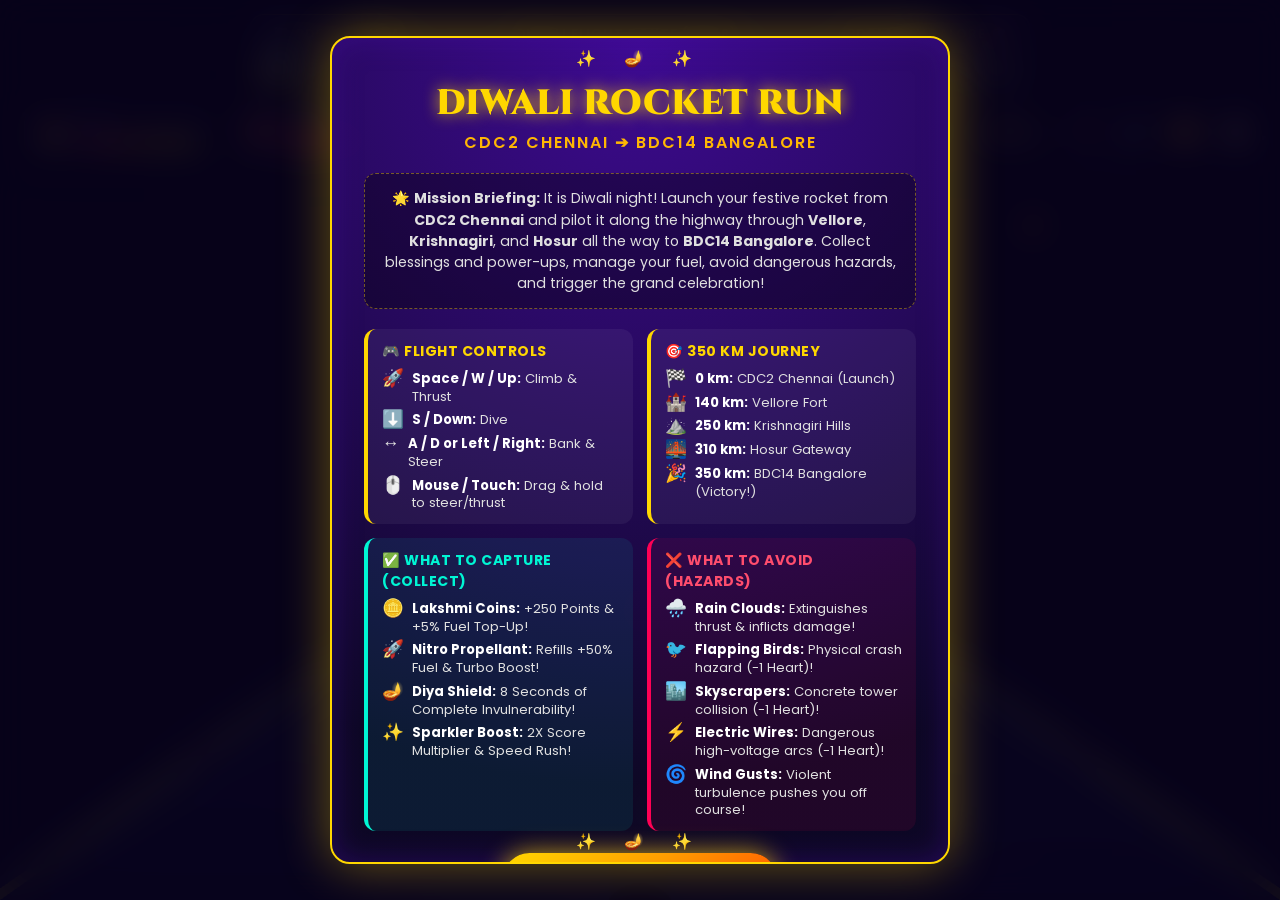
==== index.html @ 9e856035 "Initial release: Diwali Rocket Run 3D Game (CDC2 Chennai to BDC14 Bangalore)" ====
<!DOCTYPE html>
<html lang="en">
<head>
  <meta charset="UTF-8">
  <meta name="viewport" content="width=device-width, initial-scale=1.0, maximum-scale=1.0, user-scalable=no">
  <title>Diwali Rocket Run: CDC2 Chennai to BDC14 Bangalore</title>
  <link rel="stylesheet" href="css/style.css">
  <link rel="icon" href="data:image/svg+xml,<svg xmlns=%22http://www.w3.org/2000/svg%22 viewBox=%220 0 100 100%22><text y=%22.9em%22 font-size=%2290%22>🚀</text></svg>">
</head>
<body>

  <div id="game-container">
    <!-- 3D WebGL Canvas -->
    <canvas id="webgl-canvas"></canvas>

    <!-- Immersion Screen Effects -->
    <div id="screen-vignette"></div>
    <div id="damage-flash"></div>
    <div id="boost-speed-lines"></div>

    <!-- Top HUD Overlay -->
    <div id="hud-overlay">
      <!-- Route Progress Card -->
      <div class="hud-top-row">
        <div class="route-progress-card glass-panel">
          <div class="route-header">
            <span>🏁 CDC2 Chennai</span>
            <span>DIWALI FLIGHT ROUTE (NH48)</span>
            <span>BDC14 Bangalore 🎯</span>
          </div>

          <div class="route-track-container">
            <div class="route-track-bg">
              <div id="route-fill" class="route-track-fill"></div>
            </div>

            <div class="milestone-nodes">
              <div class="milestone-node current">
                <div class="milestone-dot"></div>
                <div class="milestone-name">Chennai</div>
              </div>
              <div class="milestone-node">
                <div class="milestone-dot"></div>
                <div class="milestone-name">Vellore</div>
              </div>
              <div class="milestone-node">
                <div class="milestone-dot"></div>
                <div class="milestone-name">Krishnagiri</div>
              </div>
              <div class="milestone-node">
                <div class="milestone-dot"></div>
                <div class="milestone-name">Hosur</div>
              </div>
              <div class="milestone-node">
                <div class="milestone-dot"></div>
                <div class="milestone-name">BDC14</div>
              </div>
            </div>

            <div id="rocket-marker" class="rocket-runner-marker">🚀</div>
          </div>
        </div>
      </div>

      <!-- Telemetry & Gauges Row -->
      <div class="hud-telemetry-row">
        <!-- Gauges: Fuel & Health -->
        <div class="status-gauges">
          <!-- Fuel Gauge -->
          <div class="gauge-card glass-panel">
            <div class="gauge-icon">🔥</div>
            <div class="gauge-content">
              <span class="gauge-label">Fuel</span>
              <div class="fuel-bar-outer">
                <div id="fuel-fill" class="fuel-bar-fill"></div>
              </div>
            </div>
          </div>

          <!-- Health Gauge -->
          <div class="gauge-card glass-panel">
            <div class="gauge-icon">❤️</div>
            <div class="gauge-content">
              <span class="gauge-label">Health</span>
              <div class="health-hearts">
                <span class="heart">❤️</span>
                <span class="heart">❤️</span>
                <span class="heart">❤️</span>
              </div>
            </div>
            <span id="shield-status" class="shield-badge" style="display: none;">🛡️ SHIELD</span>
          </div>
        </div>

        <!-- Stats & Controls -->
        <div class="stats-panel">
          <div class="stat-item glass-panel">
            <span>🪙</span>
            <span id="coin-val" class="stat-val">0</span>
          </div>

          <div class="stat-item glass-panel">
            <span>⚡</span>
            <span id="speed-val" class="stat-val">0</span>
            <span style="font-size: 0.65rem; color: #aaa;">km/h</span>
          </div>

          <div class="stat-item glass-panel">
            <span>📍</span>
            <span id="distance-val" class="stat-val">0 / 350</span>
            <span style="font-size: 0.65rem; color: #aaa;">km</span>
          </div>

          <div class="stat-item glass-panel">
            <span>🏆</span>
            <span id="score-val" class="stat-val">0</span>
          </div>

          <div class="hud-buttons">
            <button id="btn-help" class="btn-icon" title="How to Play / Instructions">❓</button>
            <button id="btn-audio" class="btn-icon" title="Toggle Sound">🔊</button>
            <button id="btn-pause" class="btn-icon" title="Pause Game">⏸️</button>
            <button id="btn-leaderboard" class="btn-icon" title="Leaderboard">📜</button>
          </div>
        </div>
      </div>
    </div>

    <!-- In-Flight Milestone Toast Banner -->
    <div id="milestone-toast" class="glass-panel">
      <div id="toast-city" class="toast-city">APPROACHING VELLORE</div>
      <div class="toast-sub">✨ Keep Rocket Flying to BDC14 Bangalore! ✨</div>
    </div>

    <!-- Active Power-ups Bar -->
    <div id="active-powerups-bar"></div>

    <!-- Mobile Touch Controls -->
    <div id="touch-controls">
      <div id="touch-joystick-base" class="touch-zone">
        <div id="touch-joystick-thumb"></div>
      </div>
      <div class="touch-action-buttons">
        <button id="touch-thrust-btn" class="touch-btn">
          🚀
          <span>THRUST</span>
        </button>
      </div>
    </div>

    <!-- =====================================================================
         MODALS & OVERLAYS
         ===================================================================== -->

    <!-- 1. Start Screen Modal -->
    <div id="start-modal" class="modal-backdrop">
      <div class="modal-card">
        <h1 class="modal-title">DIWALI ROCKET RUN</h1>
        <h3 class="modal-subtitle">CDC2 CHENNAI ➔ BDC14 BANGALORE</h3>

        <div class="story-box">
          🌟 <strong>Mission Briefing:</strong> It is Diwali night! Launch your festive rocket from <strong>CDC2 Chennai</strong> and pilot it along the highway through <strong>Vellore</strong>, <strong>Krishnagiri</strong>, and <strong>Hosur</strong> all the way to <strong>BDC14 Bangalore</strong>. Collect blessings and power-ups, manage your fuel, avoid dangerous hazards, and trigger the grand celebration!
        </div>

        <div class="instructions-grid">
          <!-- Card 1: Controls -->
          <div class="instruction-item">
            <h4>🎮 Flight Controls</h4>
            <div class="item-entry"><span class="entry-icon">🚀</span><div><strong>Space / W / Up:</strong> Climb & Thrust</div></div>
            <div class="item-entry"><span class="entry-icon">⬇️</span><div><strong>S / Down:</strong> Dive</div></div>
            <div class="item-entry"><span class="entry-icon">↔️</span><div><strong>A / D or Left / Right:</strong> Bank & Steer</div></div>
            <div class="item-entry"><span class="entry-icon">🖱️</span><div><strong>Mouse / Touch:</strong> Drag & hold to steer/thrust</div></div>
          </div>

          <!-- Card 2: Milestones -->
          <div class="instruction-item">
            <h4>🎯 350 KM Journey</h4>
            <div class="item-entry"><span class="entry-icon">🏁</span><div><strong>0 km:</strong> CDC2 Chennai (Launch)</div></div>
            <div class="item-entry"><span class="entry-icon">🏰</span><div><strong>140 km:</strong> Vellore Fort</div></div>
            <div class="item-entry"><span class="entry-icon">⛰️</span><div><strong>250 km:</strong> Krishnagiri Hills</div></div>
            <div class="item-entry"><span class="entry-icon">🌉</span><div><strong>310 km:</strong> Hosur Gateway</div></div>
            <div class="item-entry"><span class="entry-icon">🎉</span><div><strong>350 km:</strong> BDC14 Bangalore (Victory!)</div></div>
          </div>

          <!-- Card 3: What to Capture -->
          <div class="instruction-item capture-card">
            <h4>✅ WHAT TO CAPTURE (COLLECT)</h4>
            <div class="item-entry"><span class="entry-icon">🪙</span><div><strong>Lakshmi Coins:</strong> +250 Points &amp; +5% Fuel Top-Up!</div></div>
            <div class="item-entry"><span class="entry-icon">🚀</span><div><strong>Nitro Propellant:</strong> Refills +50% Fuel &amp; Turbo Boost!</div></div>
            <div class="item-entry"><span class="entry-icon">🪔</span><div><strong>Diya Shield:</strong> 8 Seconds of Complete Invulnerability!</div></div>
            <div class="item-entry"><span class="entry-icon">✨</span><div><strong>Sparkler Boost:</strong> 2X Score Multiplier &amp; Speed Rush!</div></div>
          </div>

          <!-- Card 4: What to Avoid -->
          <div class="instruction-item avoid-card">
            <h4>❌ WHAT TO AVOID (HAZARDS)</h4>
            <div class="item-entry"><span class="entry-icon">🌧️</span><div><strong>Rain Clouds:</strong> Extinguishes thrust &amp; inflicts damage!</div></div>
            <div class="item-entry"><span class="entry-icon">🐦</span><div><strong>Flapping Birds:</strong> Physical crash hazard (-1 Heart)!</div></div>
            <div class="item-entry"><span class="entry-icon">🏙️</span><div><strong>Skyscrapers:</strong> Concrete tower collision (-1 Heart)!</div></div>
            <div class="item-entry"><span class="entry-icon">⚡</span><div><strong>Electric Wires:</strong> Dangerous high-voltage arcs (-1 Heart)!</div></div>
            <div class="item-entry"><span class="entry-icon">🌀</span><div><strong>Wind Gusts:</strong> Violent turbulence pushes you off course!</div></div>
          </div>
        </div>

        <button id="btn-start" class="btn-festive">IGNITE ROCKET 🚀</button>
      </div>
    </div>

    <!-- 2. Pause Modal -->
    <div id="pause-modal" class="modal-backdrop hidden">
      <div class="modal-card" style="max-width: 480px;">
        <h2 class="modal-title">GAME PAUSED</h2>
        <p style="margin-bottom: 20px; color: #ccc;">Flight holding steady over the festive highway corridor.</p>
        <div style="display: flex; flex-direction: column; gap: 10px; align-items: center;">
          <button id="btn-resume" class="btn-festive" style="width: 240px;">RESUME FLIGHT</button>
          <button id="btn-pause-help" class="btn-festive btn-secondary" style="width: 240px; margin-left: 0;">HOW TO PLAY</button>
          <button id="btn-restart" class="btn-festive btn-secondary" style="width: 240px; margin-left: 0;">RESTART RUN</button>
        </div>
      </div>
    </div>

    <!-- 3. Game Over Modal -->
    <div id="gameover-modal" class="modal-backdrop hidden">
      <div class="modal-card">
        <h2 class="modal-title" style="color: #ff4d6d;">FLIGHT TERMINATED</h2>
        <p id="gameover-reason" style="color: #ffb703; margin-bottom: 16px; font-weight: 600;"></p>

        <div class="stats-summary-card">
          <div class="stat-row">
            <span class="stat-label">Distance Covered:</span>
            <span id="stat-go-distance" style="color: #ffd700;"></span>
          </div>
          <div class="stat-row">
            <span class="stat-label">Lakshmi Coins Collected:</span>
            <span id="stat-go-coins" style="color: #ffd700;"></span>
          </div>
          <div class="stat-row">
            <span class="stat-label">Total Flight Score:</span>
            <span id="stat-go-score"></span>
          </div>
        </div>

        <div class="player-input-row">
          <input type="text" id="player-name-go" class="player-input" placeholder="Enter Pilot Name" maxlength="15">
          <button id="btn-save-score" class="btn-festive" style="padding: 10px 22px; font-size: 0.95rem;">SAVE SCORE</button>
        </div>

        <button id="btn-retry" class="btn-festive">LAUNCH AGAIN 🚀</button>
      </div>
    </div>

    <!-- 4. Victory Celebration Modal -->
    <div id="victory-modal" class="modal-backdrop hidden">
      <div class="modal-card">
        <div class="victory-firework-badge">🎆 🪔 🎆</div>
        <h1 class="modal-title" style="color: #00f5d4;">HAPPY DIWALI!</h1>
        <h3 class="modal-subtitle">WELCOME TO BDC14 BANGALORE</h3>

        <p style="margin-bottom: 16px; font-size: 0.95rem; color: #e0e0e0;">
          Spectacular flight! You delivered the festive spirit all the way from CDC2 Chennai to BDC14 Bangalore!
        </p>

        <div class="stats-summary-card">
          <div class="stat-row">
            <span class="stat-label">Flight Time:</span>
            <span id="stat-vic-time" style="color: #00f5d4;"></span>
          </div>
          <div class="stat-row">
            <span class="stat-label">Fuel Remaining Bonus:</span>
            <span id="stat-vic-fuel" style="color: #ffd700;"></span>
          </div>
          <div class="stat-row">
            <span class="stat-label">Coins Collected:</span>
            <span id="stat-vic-coins" style="color: #ffd700;"></span>
          </div>
          <div class="stat-row">
            <span class="stat-label">Final Celebration Score:</span>
            <span id="stat-vic-score"></span>
          </div>
        </div>

        <div class="player-input-row">
          <input type="text" id="player-name-vic" class="player-input" placeholder="Enter Champion Name" maxlength="15">
          <button id="btn-save-victory" class="btn-festive" style="padding: 10px 22px; font-size: 0.95rem;">SAVE SCORE</button>
        </div>

        <button id="btn-replay" class="btn-festive">FLY AGAIN 🚀</button>
      </div>
    </div>

    <!-- 5. Leaderboard Modal -->
    <div id="leaderboard-modal" class="modal-backdrop hidden">
      <div class="modal-card" style="max-width: 500px;">
        <h2 class="modal-title">FESTIVE PILOTS</h2>
        <h4 class="modal-subtitle">TOP RUNS LEADERBOARD</h4>

        <div id="leaderboard-list" class="leaderboard-list"></div>

        <button id="btn-close-leaderboard" class="btn-festive" style="margin-top: 10px;">CLOSE</button>
      </div>
    </div>

    <!-- 6. General Instructions Modal (What to Capture vs Avoid) -->
    <div id="instructions-modal" class="modal-backdrop hidden">
      <div class="modal-card" style="max-width: 650px;">
        <h2 class="modal-title">FLIGHT MANUAL</h2>
        <h4 class="modal-subtitle">WHAT TO CAPTURE &amp; WHAT TO AVOID</h4>

        <div class="instructions-grid" style="margin-top: 14px;">
          <!-- What to Capture -->
          <div class="instruction-item capture-card">
            <h4>✅ WHAT TO CAPTURE (COLLECT)</h4>
            <div class="item-entry"><span class="entry-icon">🪙</span><div><strong>Lakshmi Coins:</strong> +250 Points &amp; +5% Fuel Top-Up!</div></div>
            <div class="item-entry"><span class="entry-icon">🚀</span><div><strong>Nitro Propellant:</strong> Refills +50% Fuel &amp; Turbo Rush!</div></div>
            <div class="item-entry"><span class="entry-icon">🪔</span><div><strong>Diya Shield:</strong> 8s Complete Invulnerability Barrier!</div></div>
            <div class="item-entry"><span class="entry-icon">✨</span><div><strong>Sparkler Boost:</strong> 2X Score Multiplier &amp; Speed Rush!</div></div>
          </div>

          <!-- What to Avoid -->
          <div class="instruction-item avoid-card">
            <h4>❌ WHAT TO AVOID (HAZARDS)</h4>
            <div class="item-entry"><span class="entry-icon">🌧️</span><div><strong>Rain Clouds:</strong> Extinguishes thrust &amp; inflicts damage!</div></div>
            <div class="item-entry"><span class="entry-icon">🐦</span><div><strong>Flapping Birds:</strong> Physical crash hazard (-1 Heart)!</div></div>
            <div class="item-entry"><span class="entry-icon">🏙️</span><div><strong>Skyscrapers:</strong> High-rise concrete crash (-1 Heart)!</div></div>
            <div class="item-entry"><span class="entry-icon">⚡</span><div><strong>Electric Wires:</strong> High-voltage spark shock (-1 Heart)!</div></div>
            <div class="item-entry"><span class="entry-icon">🌀</span><div><strong>Wind Gusts:</strong> Violent turbulence tosses rocket off-course!</div></div>
          </div>
        </div>

        <button id="btn-close-instructions" class="btn-festive">RETURN TO GAME</button>
      </div>
    </div>

  </div>

  <!-- Scripts: 3D WebGL Engine & Game Modules -->
  <script src="js/three.min.js"></script>
  <script src="js/audio.js"></script>
  <script src="js/particles3d.js"></script>
  <script src="js/models.js"></script>
  <script src="js/world.js"></script>
  <script src="js/entities3d.js"></script>
  <script src="js/game.js"></script>
</body>
</html>
---- css/style.css ----
/* ==========================================================================
   Diwali Rocket Run: CDC2 Chennai to BDC14 Bangalore
   3D Immersive Game Styling & Festive Rangoli UI
   ========================================================================== */

@import url('https://fonts.googleapis.com/css2?family=Cinzel:wght@600;700;900&family=Poppins:wght@400;500;600;700&display=swap');

:root {
  --primary-gold: #ffd700;
  --warm-gold: #ffb703;
  --festive-orange: #fb8500;
  --diwali-red: #d90429;
  --royal-purple: #480ca8;
  --deep-midnight: #08031a;
  --glow-gold: 0 0 15px rgba(255, 215, 0, 0.7), 0 0 30px rgba(251, 133, 0, 0.4);
  --glow-cyan: 0 0 15px rgba(0, 245, 212, 0.7);
  --glass-bg: rgba(14, 8, 38, 0.75);
  --glass-border: rgba(255, 215, 0, 0.35);
  --hud-radius: 14px;
}

* {
  margin: 0;
  padding: 0;
  box-sizing: border-box;
  user-select: none;
  -webkit-user-select: none;
  -webkit-touch-callout: none;
}

html, body {
  width: 100%;
  height: 100%;
  overflow: hidden;
  background-color: var(--deep-midnight);
  font-family: 'Poppins', sans-serif;
  color: #ffffff;
}

#game-container {
  position: relative;
  width: 100vw;
  height: 100vh;
  overflow: hidden;
  background: radial-gradient(circle at center, #180d38 0%, #08031a 100%);
}

#webgl-canvas {
  position: absolute;
  top: 0;
  left: 0;
  width: 100%;
  height: 100%;
  display: block;
  z-index: 1;
}

/* ==========================================================================
   Vignette & Screen FX Overlays
   ========================================================================== */

#screen-vignette {
  position: absolute;
  top: 0;
  left: 0;
  width: 100%;
  height: 100%;
  pointer-events: none;
  z-index: 2;
  box-shadow: inset 0 0 120px rgba(8, 3, 26, 0.85);
  transition: box-shadow 0.3s ease;
}

#damage-flash {
  position: absolute;
  top: 0;
  left: 0;
  width: 100%;
  height: 100%;
  pointer-events: none;
  z-index: 3;
  background: radial-gradient(circle at center, transparent 30%, rgba(217, 4, 41, 0.6) 100%);
  opacity: 0;
  transition: opacity 0.15s ease-out;
}

#boost-speed-lines {
  position: absolute;
  top: 0;
  left: 0;
  width: 100%;
  height: 100%;
  pointer-events: none;
  z-index: 3;
  opacity: 0;
  background: radial-gradient(circle at center, transparent 40%, rgba(0, 245, 212, 0.25) 100%);
  transition: opacity 0.3s ease;
}

/* ==========================================================================
   Top HUD - Route Map & Telemetry
   ========================================================================== */

#hud-overlay {
  position: absolute;
  top: 0;
  left: 0;
  width: 100%;
  padding: 14px 24px;
  display: flex;
  flex-direction: column;
  gap: 12px;
  z-index: 10;
  pointer-events: none;
}

.hud-top-row {
  display: flex;
  align-items: center;
  justify-content: space-between;
  width: 100%;
}

.glass-panel {
  background: var(--glass-bg);
  backdrop-filter: blur(12px);
  -webkit-backdrop-filter: blur(12px);
  border: 1px solid var(--glass-border);
  border-radius: var(--hud-radius);
  box-shadow: 0 8px 32px rgba(0, 0, 0, 0.45);
  pointer-events: auto;
}

/* Route Progress Bar */
.route-progress-card {
  flex: 1;
  max-width: 780px;
  margin: 0 auto;
  padding: 10px 22px;
  display: flex;
  flex-direction: column;
  gap: 6px;
  position: relative;
}

.route-header {
  display: flex;
  justify-content: space-between;
  align-items: center;
  font-size: 0.8rem;
  font-weight: 600;
  color: var(--primary-gold);
  letter-spacing: 1px;
  text-transform: uppercase;
}

.route-track-container {
  position: relative;
  width: 100%;
  height: 28px;
  display: flex;
  align-items: center;
}

.route-track-bg {
  position: absolute;
  width: 100%;
  height: 8px;
  background: rgba(255, 255, 255, 0.15);
  border-radius: 4px;
  overflow: hidden;
}

.route-track-fill {
  height: 100%;
  width: 0%;
  background: linear-gradient(90deg, #ff9e00, #ffd700, #00f5d4);
  box-shadow: 0 0 10px rgba(255, 215, 0, 0.8);
  border-radius: 4px;
  transition: width 0.2s linear;
}

.milestone-nodes {
  position: absolute;
  width: 100%;
  display: flex;
  justify-content: space-between;
  top: 50%;
  transform: translateY(-50%);
  pointer-events: none;
}

.milestone-node {
  position: relative;
  display: flex;
  flex-direction: column;
  align-items: center;
}

.milestone-dot {
  width: 14px;
  height: 14px;
  border-radius: 50%;
  background: #2a1b4e;
  border: 2px solid var(--primary-gold);
  transition: all 0.3s ease;
}

.milestone-node.completed .milestone-dot {
  background: var(--primary-gold);
  box-shadow: 0 0 10px var(--primary-gold);
  transform: scale(1.15);
}

.milestone-node.current .milestone-dot {
  background: #00f5d4;
  border-color: #ffffff;
  box-shadow: 0 0 14px #00f5d4;
  animation: pulse-dot 1.2s infinite;
}

.milestone-name {
  position: absolute;
  top: 18px;
  font-size: 0.68rem;
  font-weight: 600;
  white-space: nowrap;
  color: rgba(255, 255, 255, 0.7);
  transition: color 0.3s ease;
}

.milestone-node.completed .milestone-name,
.milestone-node.current .milestone-name {
  color: var(--primary-gold);
  text-shadow: 0 0 8px rgba(255, 215, 0, 0.6);
}

.rocket-runner-marker {
  position: absolute;
  top: 50%;
  left: 0%;
  transform: translate(-50%, -50%);
  font-size: 1.25rem;
  filter: drop-shadow(0 0 8px #ffd700);
  transition: left 0.2s linear;
  z-index: 5;
}

@keyframes pulse-dot {
  0% { transform: scale(1); box-shadow: 0 0 6px #00f5d4; }
  50% { transform: scale(1.35); box-shadow: 0 0 18px #00f5d4; }
  100% { transform: scale(1); box-shadow: 0 0 6px #00f5d4; }
}

/* Telemetry & Gauges */
.hud-telemetry-row {
  display: flex;
  justify-content: space-between;
  align-items: center;
  width: 100%;
}

.status-gauges {
  display: flex;
  gap: 16px;
  align-items: center;
}

.gauge-card {
  padding: 8px 16px;
  display: flex;
  align-items: center;
  gap: 12px;
}

.gauge-icon {
  font-size: 1.3rem;
  filter: drop-shadow(0 0 6px rgba(255, 215, 0, 0.6));
}

.gauge-content {
  display: flex;
  flex-direction: column;
  gap: 4px;
}

.gauge-label {
  font-size: 0.68rem;
  text-transform: uppercase;
  color: rgba(255, 255, 255, 0.75);
  font-weight: 600;
  letter-spacing: 0.5px;
}

/* Fuel Bar */
.fuel-bar-outer {
  width: 120px;
  height: 10px;
  background: rgba(255, 255, 255, 0.15);
  border-radius: 5px;
  overflow: hidden;
  border: 1px solid rgba(255, 215, 0, 0.3);
}

.fuel-bar-fill {
  width: 100%;
  height: 100%;
  background: linear-gradient(90deg, #ff1744, #ff9100, #ffea00);
  border-radius: 5px;
  transition: width 0.2s linear;
}

.fuel-bar-fill.warning {
  animation: fuel-pulse 0.6s infinite alternate;
}

@keyframes fuel-pulse {
  from { opacity: 1; filter: brightness(1); }
  to { opacity: 0.4; filter: brightness(1.6); }
}

/* Health Hearts */
.health-hearts {
  display: flex;
  gap: 4px;
  font-size: 1.1rem;
}

.heart {
  color: #ff0055;
  filter: drop-shadow(0 0 6px #ff0055);
  transition: transform 0.2s ease, opacity 0.2s ease;
}

.heart.lost {
  opacity: 0.25;
  filter: none;
}

.shield-badge {
  display: inline-flex;
  align-items: center;
  gap: 4px;
  font-size: 0.72rem;
  color: #00f5d4;
  font-weight: 700;
  text-transform: uppercase;
  padding: 2px 6px;
  border-radius: 6px;
  background: rgba(0, 245, 212, 0.2);
  border: 1px solid #00f5d4;
  box-shadow: 0 0 8px rgba(0, 245, 212, 0.4);
  animation: shield-glow 1s infinite alternate;
}

@keyframes shield-glow {
  from { box-shadow: 0 0 6px rgba(0, 245, 212, 0.4); }
  to { box-shadow: 0 0 16px rgba(0, 245, 212, 0.85); }
}

/* Score & Stats Panel */
.stats-panel {
  display: flex;
  gap: 16px;
  align-items: center;
}

.stat-item {
  padding: 8px 16px;
  display: flex;
  align-items: center;
  gap: 8px;
}

.stat-val {
  font-size: 1.15rem;
  font-weight: 700;
  font-family: 'Cinzel', serif;
  color: var(--primary-gold);
  text-shadow: 0 0 10px rgba(255, 215, 0, 0.5);
}

.hud-buttons {
  display: flex;
  gap: 8px;
}

.btn-icon {
  width: 42px;
  height: 42px;
  display: flex;
  align-items: center;
  justify-content: center;
  border-radius: 50%;
  cursor: pointer;
  background: var(--glass-bg);
  border: 1px solid var(--glass-border);
  color: var(--primary-gold);
  font-size: 1.1rem;
  transition: all 0.2s ease;
  pointer-events: auto;
}

.btn-icon:hover {
  background: rgba(255, 215, 0, 0.25);
  transform: scale(1.08);
  box-shadow: 0 0 12px var(--primary-gold);
}

/* ==========================================================================
   Milestone Toast Banner
   ========================================================================== */

#milestone-toast {
  position: absolute;
  top: 130px;
  left: 50%;
  transform: translateX(-50%) translateY(-30px);
  padding: 12px 34px;
  text-align: center;
  z-index: 20;
  pointer-events: none;
  opacity: 0;
  transition: all 0.4s cubic-bezier(0.175, 0.885, 0.32, 1.275);
  border: 2px solid var(--primary-gold);
  background: radial-gradient(circle, rgba(72, 12, 168, 0.9) 0%, rgba(14, 8, 38, 0.95) 100%);
  box-shadow: 0 0 35px rgba(255, 215, 0, 0.6);
}

#milestone-toast.active {
  opacity: 1;
  transform: translateX(-50%) translateY(0);
}

.toast-city {
  font-family: 'Cinzel', serif;
  font-size: 1.6rem;
  font-weight: 900;
  color: var(--primary-gold);
  text-shadow: 0 0 12px rgba(255, 215, 0, 0.9);
  letter-spacing: 2px;
}

.toast-sub {
  font-size: 0.85rem;
  color: #ffffff;
  margin-top: 2px;
  letter-spacing: 1px;
}

/* Powerup Active Indicators */
#active-powerups-bar {
  position: absolute;
  bottom: 24px;
  left: 24px;
  display: flex;
  gap: 12px;
  z-index: 10;
  pointer-events: none;
}

.powerup-pill {
  padding: 8px 14px;
  border-radius: 20px;
  display: flex;
  align-items: center;
  gap: 8px;
  font-size: 0.82rem;
  font-weight: 600;
  background: rgba(14, 8, 38, 0.85);
  border: 1px solid var(--primary-gold);
  box-shadow: 0 0 15px rgba(255, 215, 0, 0.4);
  animation: float-pill 1.5s infinite ease-in-out alternate;
}

@keyframes float-pill {
  from { transform: translateY(0); }
  to { transform: translateY(-4px); }
}

/* ==========================================================================
   Mobile On-Screen Touch Controls
   ========================================================================== */

#touch-controls {
  position: absolute;
  bottom: 20px;
  left: 0;
  width: 100%;
  padding: 0 24px;
  display: none;
  justify-content: space-between;
  align-items: flex-end;
  z-index: 15;
  pointer-events: none;
}

.touch-zone {
  pointer-events: auto;
  border-radius: 50%;
  display: flex;
  align-items: center;
  justify-content: center;
  background: rgba(255, 215, 0, 0.15);
  border: 2px solid rgba(255, 215, 0, 0.4);
  backdrop-filter: blur(8px);
  -webkit-backdrop-filter: blur(8px);
  box-shadow: 0 0 20px rgba(0, 0, 0, 0.5);
  touch-action: none;
}

#touch-joystick-base {
  width: 120px;
  height: 120px;
  position: relative;
}

#touch-joystick-thumb {
  width: 50px;
  height: 50px;
  border-radius: 50%;
  background: var(--primary-gold);
  box-shadow: 0 0 15px var(--primary-gold);
  position: absolute;
  top: 50%;
  left: 50%;
  transform: translate(-50%, -50%);
  pointer-events: none;
}

.touch-action-buttons {
  display: flex;
  flex-direction: column;
  gap: 16px;
}

.touch-btn {
  width: 80px;
  height: 80px;
  border-radius: 50%;
  font-size: 1.8rem;
  display: flex;
  flex-direction: column;
  align-items: center;
  justify-content: center;
  background: radial-gradient(circle, rgba(251, 133, 0, 0.7) 0%, rgba(217, 4, 41, 0.7) 100%);
  border: 2px solid var(--primary-gold);
  box-shadow: 0 0 20px rgba(251, 133, 0, 0.6);
  pointer-events: auto;
  touch-action: none;
}

.touch-btn span {
  font-size: 0.65rem;
  font-weight: 700;
  text-transform: uppercase;
  margin-top: -2px;
}

.touch-btn:active {
  transform: scale(0.92);
  filter: brightness(1.3);
}

/* ==========================================================================
   Modals & Menus (Start, Pause, GameOver, Victory, Leaderboard)
   ========================================================================== */

.modal-backdrop {
  position: absolute;
  top: 0;
  left: 0;
  width: 100%;
  height: 100%;
  display: flex;
  align-items: center;
  justify-content: center;
  background: rgba(8, 3, 26, 0.85);
  backdrop-filter: blur(16px);
  -webkit-backdrop-filter: blur(16px);
  z-index: 100;
  opacity: 1;
  transition: opacity 0.3s ease;
}

.modal-backdrop.hidden {
  opacity: 0;
  pointer-events: none;
}

.modal-card {
  width: 90%;
  max-width: 620px;
  padding: 36px 32px;
  background: radial-gradient(circle at top, rgba(72, 12, 168, 0.85) 0%, rgba(14, 8, 38, 0.95) 85%);
  border: 2px solid var(--primary-gold);
  border-radius: 20px;
  box-shadow: 0 0 50px rgba(255, 215, 0, 0.4), inset 0 0 30px rgba(72, 12, 168, 0.4);
  text-align: center;
  position: relative;
  overflow: hidden;
  max-height: 92vh;
  overflow-y: auto;
}

/* Rangoli Border Ornaments */
.modal-card::before, .modal-card::after {
  content: '✨ 🪔 ✨';
  position: absolute;
  font-size: 1rem;
  letter-spacing: 12px;
  color: var(--primary-gold);
}

.modal-card::before {
  top: 8px;
  left: 50%;
  transform: translateX(-50%);
}

.modal-card::after {
  bottom: 8px;
  left: 50%;
  transform: translateX(-50%);
}

.modal-title {
  font-family: 'Cinzel', serif;
  font-size: 2.2rem;
  font-weight: 900;
  color: var(--primary-gold);
  text-shadow: 0 0 15px rgba(255, 215, 0, 0.8);
  margin-top: 10px;
  margin-bottom: 6px;
  line-height: 1.15;
}

.modal-subtitle {
  font-size: 1rem;
  color: #ffb703;
  font-weight: 600;
  letter-spacing: 2px;
  text-transform: uppercase;
  margin-bottom: 18px;
}

.story-box {
  background: rgba(0, 0, 0, 0.35);
  border: 1px dashed rgba(255, 215, 0, 0.4);
  border-radius: 12px;
  padding: 14px 18px;
  margin-bottom: 20px;
  font-size: 0.88rem;
  line-height: 1.5;
  color: #e0e0e0;
}

.instructions-grid {
  display: grid;
  grid-template-columns: repeat(2, 1fr);
  gap: 14px;
  margin-bottom: 22px;
  text-align: left;
}

.instruction-item {
  background: rgba(255, 255, 255, 0.05);
  border-radius: 12px;
  padding: 12px 14px;
  border-left: 4px solid var(--primary-gold);
}

.instruction-item.capture-card {
  border-left: 4px solid #00f5d4;
  background: rgba(0, 245, 212, 0.08);
}

.instruction-item.avoid-card {
  border-left: 4px solid #ff0055;
  background: rgba(255, 0, 85, 0.08);
}

.instruction-item h4 {
  font-size: 0.88rem;
  color: var(--primary-gold);
  margin-bottom: 8px;
  text-transform: uppercase;
  letter-spacing: 0.5px;
  display: flex;
  align-items: center;
  gap: 6px;
}

.instruction-item.capture-card h4 {
  color: #00f5d4;
}

.instruction-item.avoid-card h4 {
  color: #ff4d6d;
}

.item-entry {
  display: flex;
  align-items: flex-start;
  gap: 8px;
  margin-bottom: 6px;
  font-size: 0.82rem;
  line-height: 1.35;
  color: #e0e0e0;
}

.item-entry:last-child {
  margin-bottom: 0;
}

.item-entry .entry-icon {
  font-size: 1.1rem;
  line-height: 1;
}

.item-entry strong {
  color: #ffffff;
}

/* Primary Button */
.btn-festive {
  display: inline-flex;
  align-items: center;
  justify-content: center;
  gap: 10px;
  padding: 14px 38px;
  font-family: 'Cinzel', serif;
  font-size: 1.15rem;
  font-weight: 700;
  color: #08031a;
  background: linear-gradient(135deg, #ffd700 0%, #ff9e00 50%, #ff5400 100%);
  border: none;
  border-radius: 30px;
  cursor: pointer;
  box-shadow: 0 0 25px rgba(255, 215, 0, 0.7);
  transition: all 0.25s ease;
  text-transform: uppercase;
  letter-spacing: 1px;
}

.btn-festive:hover {
  transform: translateY(-2px) scale(1.04);
  box-shadow: 0 0 40px rgba(255, 215, 0, 0.95);
  filter: brightness(1.1);
}

.btn-festive:active {
  transform: translateY(1px) scale(0.98);
}

.btn-secondary {
  background: rgba(255, 255, 255, 0.1);
  color: #ffffff;
  border: 1px solid rgba(255, 215, 0, 0.4);
  box-shadow: none;
  margin-left: 10px;
}

.btn-secondary:hover {
  background: rgba(255, 215, 0, 0.2);
  box-shadow: 0 0 20px rgba(255, 215, 0, 0.4);
}

/* Stat Breakdown Table */
.stats-summary-card {
  background: rgba(0, 0, 0, 0.4);
  border-radius: 12px;
  border: 1px solid rgba(255, 215, 0, 0.3);
  padding: 16px 20px;
  margin-bottom: 24px;
}

.stat-row {
  display: flex;
  justify-content: space-between;
  padding: 6px 0;
  font-size: 0.92rem;
  border-bottom: 1px solid rgba(255, 255, 255, 0.08);
}

.stat-row:last-child {
  border-bottom: none;
  padding-top: 10px;
  font-weight: 700;
  font-size: 1.15rem;
  color: var(--primary-gold);
}

.stat-row .stat-label {
  color: rgba(255, 255, 255, 0.8);
}

/* Leaderboard Table */
.leaderboard-list {
  display: flex;
  flex-direction: column;
  gap: 8px;
  margin: 18px 0;
  max-height: 220px;
  overflow-y: auto;
}

.leaderboard-entry {
  display: flex;
  align-items: center;
  justify-content: space-between;
  padding: 10px 16px;
  background: rgba(255, 255, 255, 0.05);
  border-radius: 8px;
  font-size: 0.88rem;
  border-left: 3px solid var(--primary-gold);
}

.leaderboard-entry:nth-child(1) {
  border-left-color: #ffd700;
  background: rgba(255, 215, 0, 0.15);
}

.leaderboard-entry:nth-child(2) {
  border-left-color: #e0e0e0;
}

.leaderboard-entry:nth-child(3) {
  border-left-color: #cd7f32;
}

.player-input-row {
  display: flex;
  gap: 10px;
  justify-content: center;
  margin: 16px 0;
}

.player-input {
  background: rgba(0, 0, 0, 0.5);
  border: 1px solid var(--primary-gold);
  border-radius: 8px;
  padding: 10px 16px;
  color: #ffffff;
  font-family: 'Poppins', sans-serif;
  font-size: 0.95rem;
  outline: none;
  width: 220px;
}

.player-input:focus {
  box-shadow: 0 0 15px rgba(255, 215, 0, 0.5);
}

/* Victory Fireworks Banner */
.victory-firework-badge {
  font-size: 3rem;
  margin-bottom: 6px;
  animation: bounce-badge 1s infinite alternate;
}

@keyframes bounce-badge {
  from { transform: translateY(0) scale(1); }
  to { transform: translateY(-8px) scale(1.1); }
}

/* Responsive Rules */
@media (max-width: 900px) {
  #hud-overlay {
    padding: 8px 12px;
  }
  .route-progress-card {
    padding: 8px 12px;
  }
  .milestone-name {
    font-size: 0.55rem;
  }
  .gauge-card {
    padding: 6px 10px;
  }
  .fuel-bar-outer {
    width: 80px;
  }
  .modal-title {
    font-size: 1.7rem;
  }
  .instructions-grid {
    grid-template-columns: 1fr;
  }
}

@media (pointer: coarse), (max-width: 768px) {
  #touch-controls {
    display: flex;
  }
}
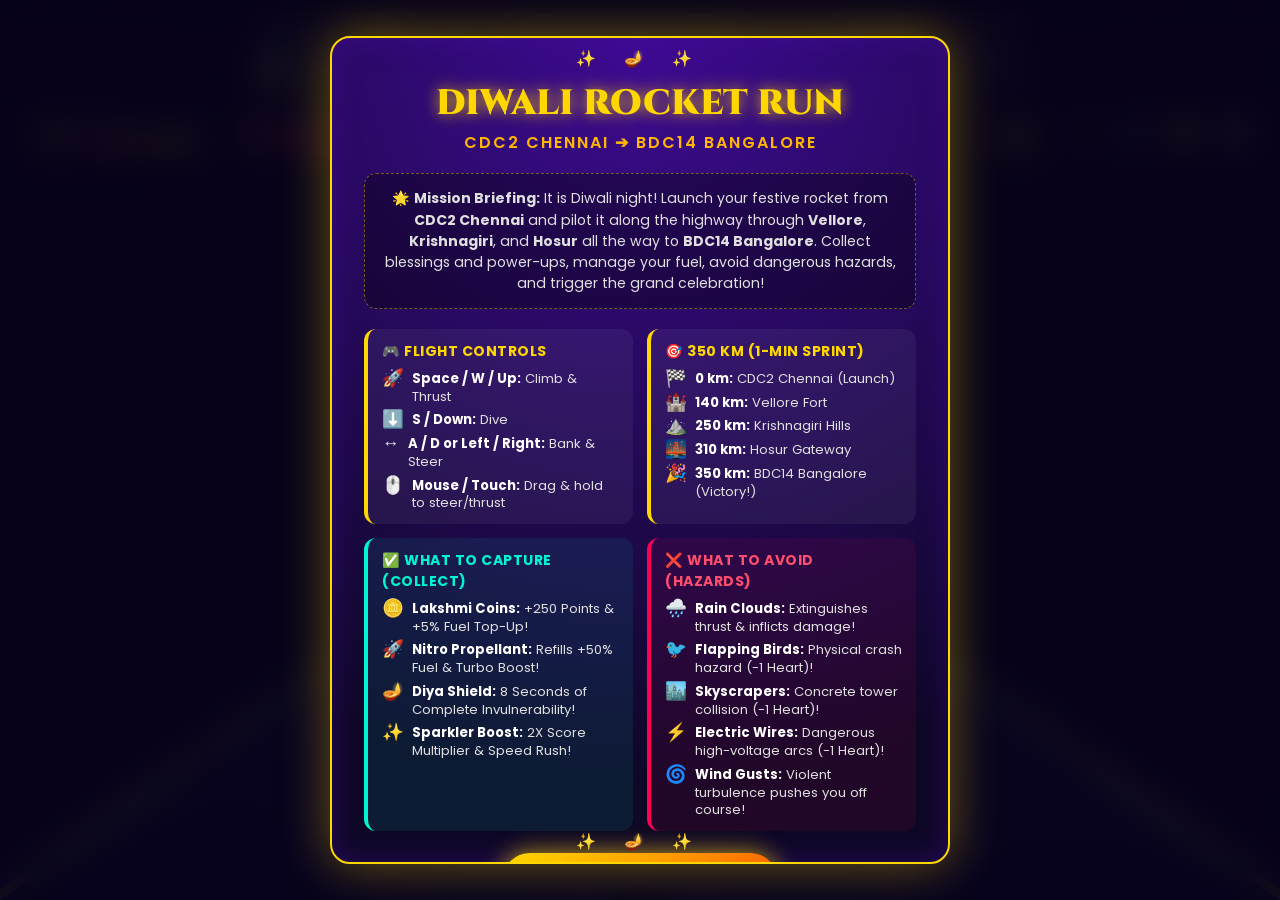
==== commit 2df47230: "Optimize game length to 1-minute (60 seconds) arcade sprint" ====
--- a/index.html
+++ b/index.html
@@ -174,7 +174,7 @@
 
           <!-- Card 2: Milestones -->
           <div class="instruction-item">
-            <h4>🎯 350 KM Journey</h4>
+            <h4>🎯 350 KM (1-Min Sprint)</h4>
             <div class="item-entry"><span class="entry-icon">🏁</span><div><strong>0 km:</strong> CDC2 Chennai (Launch)</div></div>
             <div class="item-entry"><span class="entry-icon">🏰</span><div><strong>140 km:</strong> Vellore Fort</div></div>
             <div class="item-entry"><span class="entry-icon">⛰️</span><div><strong>250 km:</strong> Krishnagiri Hills</div></div>
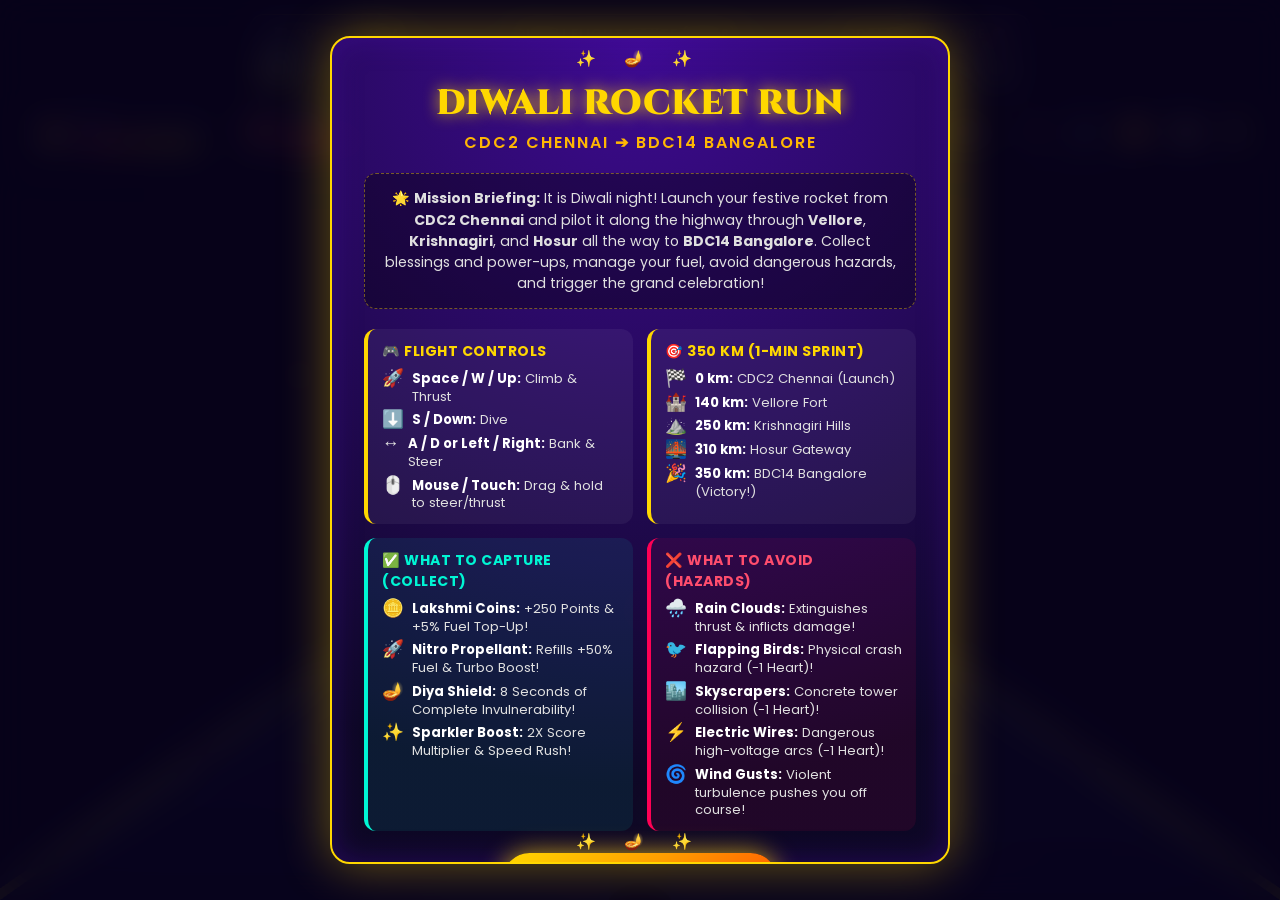
==== commit 0b554530: "Clean repository files and embed GitHub source code link in game finish screens" ====
--- a/index.html
+++ b/index.html
@@ -121,6 +121,11 @@
             <button id="btn-audio" class="btn-icon" title="Toggle Sound">🔊</button>
             <button id="btn-pause" class="btn-icon" title="Pause Game">⏸️</button>
             <button id="btn-leaderboard" class="btn-icon" title="Leaderboard">📜</button>
+            <a href="https://github.com/uvishwakchander/diwali-rocket-run" target="_blank" rel="noopener noreferrer" class="btn-icon" title="Source Code on GitHub" style="text-decoration: none;">
+              <svg height="18" width="18" viewBox="0 0 16 16" fill="currentColor">
+                <path d="M8 0C3.58 0 0 3.58 0 8c0 3.54 2.29 6.53 5.47 7.59.4.07.55-.17.55-.38 0-.19-.01-.82-.01-1.49-2.01.37-2.53-.49-2.69-.94-.09-.23-.48-.94-.82-1.13-.28-.15-.68-.52-.01-.53.63-.01 1.08.58 1.23.82.72 1.21 1.87.87 2.33.66.07-.52.28-.87.51-1.07-1.78-.2-3.64-.89-3.64-3.95 0-.87.31-1.59.82-2.15-.08-.2-.36-1.02.08-2.12 0 0 .67-.21 2.2.82.64-.18 1.32-.27 2-.27.68 0 1.36.09 2 .27 1.53-1.04 2.2-.82 2.2-.82.44 1.1.16 1.92.08 2.12.51.56.82 1.27.82 2.15 0 3.07-1.87 3.75-3.65 3.95.29.25.54.73.54 1.48 0 1.07-.01 1.93-.01 2.2 0 .21.15.46.55.38A8.013 8.013 0 0016 8c0-4.42-3.58-8-8-8z"></path>
+              </svg>
+            </a>
           </div>
         </div>
       </div>
@@ -245,7 +250,15 @@
           <button id="btn-save-score" class="btn-festive" style="padding: 10px 22px; font-size: 0.95rem;">SAVE SCORE</button>
         </div>
 
-        <button id="btn-retry" class="btn-festive">LAUNCH AGAIN 🚀</button>
+        <div style="display: flex; gap: 12px; justify-content: center; flex-wrap: wrap; margin-top: 14px;">
+          <button id="btn-retry" class="btn-festive">LAUNCH AGAIN 🚀</button>
+          <a href="https://github.com/uvishwakchander/diwali-rocket-run" target="_blank" rel="noopener noreferrer" class="btn-github-source">
+            <svg height="18" width="18" viewBox="0 0 16 16" fill="currentColor">
+              <path d="M8 0C3.58 0 0 3.58 0 8c0 3.54 2.29 6.53 5.47 7.59.4.07.55-.17.55-.38 0-.19-.01-.82-.01-1.49-2.01.37-2.53-.49-2.69-.94-.09-.23-.48-.94-.82-1.13-.28-.15-.68-.52-.01-.53.63-.01 1.08.58 1.23.82.72 1.21 1.87.87 2.33.66.07-.52.28-.87.51-1.07-1.78-.2-3.64-.89-3.64-3.95 0-.87.31-1.59.82-2.15-.08-.2-.36-1.02.08-2.12 0 0 .67-.21 2.2.82.64-.18 1.32-.27 2-.27.68 0 1.36.09 2 .27 1.53-1.04 2.2-.82 2.2-.82.44 1.1.16 1.92.08 2.12.51.56.82 1.27.82 2.15 0 3.07-1.87 3.75-3.65 3.95.29.25.54.73.54 1.48 0 1.07-.01 1.93-.01 2.2 0 .21.15.46.55.38A8.013 8.013 0 0016 8c0-4.42-3.58-8-8-8z"></path>
+            </svg>
+            <span>Source Code on GitHub ⭐</span>
+          </a>
+        </div>
       </div>
     </div>
 
@@ -284,7 +297,15 @@
           <button id="btn-save-victory" class="btn-festive" style="padding: 10px 22px; font-size: 0.95rem;">SAVE SCORE</button>
         </div>
 
-        <button id="btn-replay" class="btn-festive">FLY AGAIN 🚀</button>
+        <div style="display: flex; gap: 12px; justify-content: center; flex-wrap: wrap; margin-top: 14px;">
+          <button id="btn-replay" class="btn-festive">FLY AGAIN 🚀</button>
+          <a href="https://github.com/uvishwakchander/diwali-rocket-run" target="_blank" rel="noopener noreferrer" class="btn-github-source">
+            <svg height="18" width="18" viewBox="0 0 16 16" fill="currentColor">
+              <path d="M8 0C3.58 0 0 3.58 0 8c0 3.54 2.29 6.53 5.47 7.59.4.07.55-.17.55-.38 0-.19-.01-.82-.01-1.49-2.01.37-2.53-.49-2.69-.94-.09-.23-.48-.94-.82-1.13-.28-.15-.68-.52-.01-.53.63-.01 1.08.58 1.23.82.72 1.21 1.87.87 2.33.66.07-.52.28-.87.51-1.07-1.78-.2-3.64-.89-3.64-3.95 0-.87.31-1.59.82-2.15-.08-.2-.36-1.02.08-2.12 0 0 .67-.21 2.2.82.64-.18 1.32-.27 2-.27.68 0 1.36.09 2 .27 1.53-1.04 2.2-.82 2.2-.82.44 1.1.16 1.92.08 2.12.51.56.82 1.27.82 2.15 0 3.07-1.87 3.75-3.65 3.95.29.25.54.73.54 1.48 0 1.07-.01 1.93-.01 2.2 0 .21.15.46.55.38A8.013 8.013 0 0016 8c0-4.42-3.58-8-8-8z"></path>
+            </svg>
+            <span>Source Code on GitHub ⭐</span>
+          </a>
+        </div>
       </div>
     </div>
 
--- a/css/style.css
+++ b/css/style.css
@@ -862,6 +862,38 @@
 @keyframes bounce-badge {
   from { transform: translateY(0) scale(1); }
   to { transform: translateY(-8px) scale(1.1); }
+}
+
+/* GitHub Source Button */
+.btn-github-source {
+  display: inline-flex;
+  align-items: center;
+  justify-content: center;
+  gap: 8px;
+  padding: 14px 26px;
+  font-family: 'Poppins', sans-serif;
+  font-size: 0.95rem;
+  font-weight: 600;
+  color: #ffffff;
+  background: rgba(30, 18, 60, 0.85);
+  border: 1px solid var(--primary-gold);
+  border-radius: 30px;
+  text-decoration: none;
+  box-shadow: 0 0 15px rgba(255, 215, 0, 0.25);
+  transition: all 0.25s ease;
+  cursor: pointer;
+}
+
+.btn-github-source:hover {
+  background: rgba(255, 215, 0, 0.25);
+  color: var(--primary-gold);
+  border-color: #ffffff;
+  transform: translateY(-2px) scale(1.03);
+  box-shadow: 0 0 25px rgba(255, 215, 0, 0.6);
+}
+
+.btn-github-source svg {
+  fill: currentColor;
 }
 
 /* Responsive Rules */
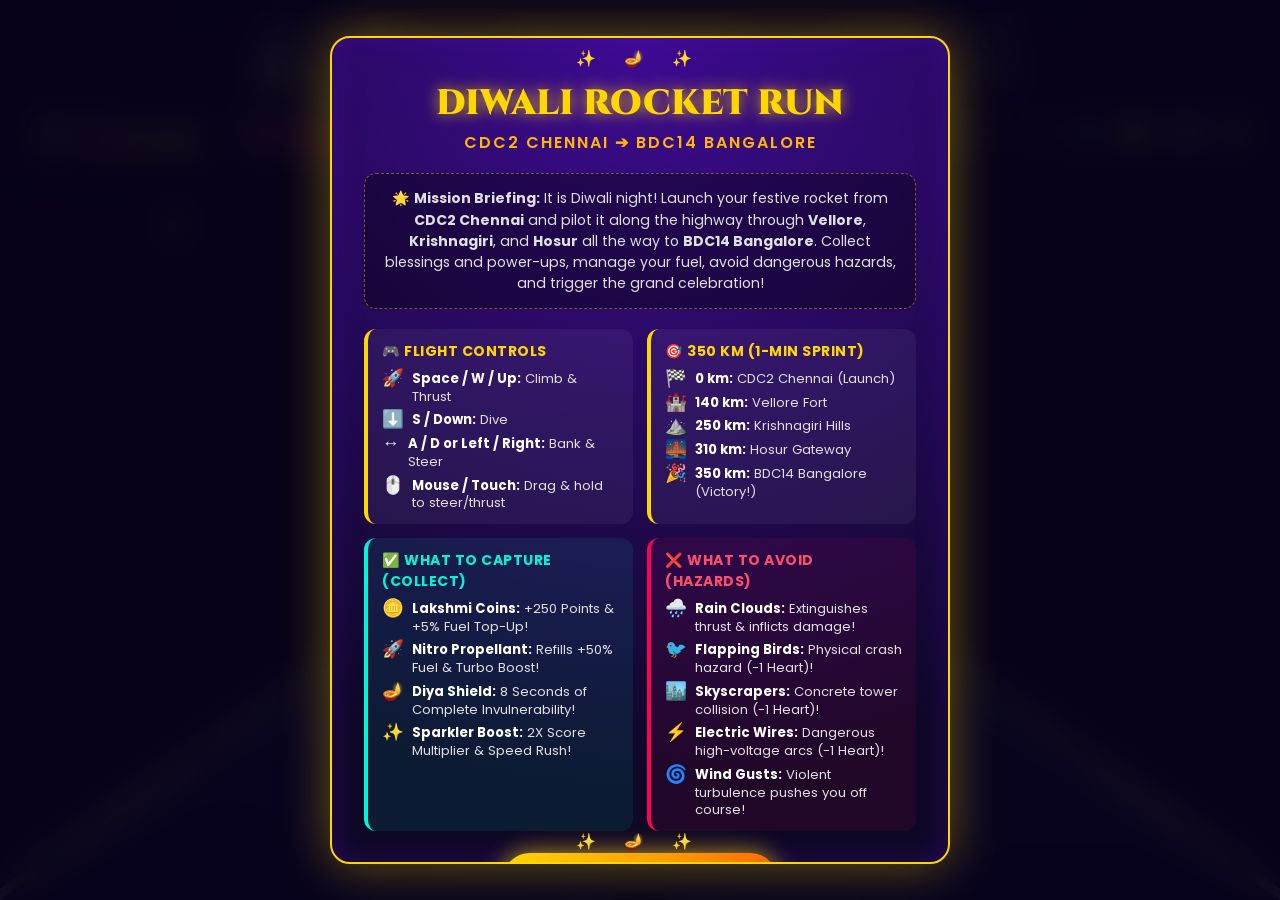
==== commit 9bb9334d: "Add GitHub Pages deployment, Global Champions leaderboard, and telemetry data capture" ====
--- a/index.html
+++ b/index.html
@@ -249,6 +249,7 @@
           <input type="text" id="player-name-go" class="player-input" placeholder="Enter Pilot Name" maxlength="15">
           <button id="btn-save-score" class="btn-festive" style="padding: 10px 22px; font-size: 0.95rem;">SAVE SCORE</button>
         </div>
+        <div id="score-save-status-go" class="score-save-status"></div>
 
         <div style="display: flex; gap: 12px; justify-content: center; flex-wrap: wrap; margin-top: 14px;">
           <button id="btn-retry" class="btn-festive">LAUNCH AGAIN 🚀</button>
@@ -296,6 +297,7 @@
           <input type="text" id="player-name-vic" class="player-input" placeholder="Enter Champion Name" maxlength="15">
           <button id="btn-save-victory" class="btn-festive" style="padding: 10px 22px; font-size: 0.95rem;">SAVE SCORE</button>
         </div>
+        <div id="score-save-status-vic" class="score-save-status"></div>
 
         <div style="display: flex; gap: 12px; justify-content: center; flex-wrap: wrap; margin-top: 14px;">
           <button id="btn-replay" class="btn-festive">FLY AGAIN 🚀</button>
@@ -309,15 +311,22 @@
       </div>
     </div>
 
-    <!-- 5. Leaderboard Modal -->
+    <!-- 5. Leaderboard Modal (Global Champions) -->
     <div id="leaderboard-modal" class="modal-backdrop hidden">
-      <div class="modal-card" style="max-width: 500px;">
-        <h2 class="modal-title">FESTIVE PILOTS</h2>
-        <h4 class="modal-subtitle">TOP RUNS LEADERBOARD</h4>
+      <div class="modal-card" style="max-width: 520px;">
+        <h2 class="modal-title">🌍 GLOBAL CHAMPIONS</h2>
+        <h4 class="modal-subtitle">DIWALI PILOTS HALL OF FAME</h4>
+
+        <div id="leaderboard-sync-status" class="leaderboard-status">
+          <span>⚡ Live Worldwide Leaderboard</span>
+        </div>
 
         <div id="leaderboard-list" class="leaderboard-list"></div>
 
-        <button id="btn-close-leaderboard" class="btn-festive" style="margin-top: 10px;">CLOSE</button>
+        <div style="display: flex; gap: 10px; justify-content: center; margin-top: 14px;">
+          <button id="btn-refresh-leaderboard" class="btn-festive btn-secondary">🔄 REFRESH</button>
+          <button id="btn-close-leaderboard" class="btn-festive">CLOSE</button>
+        </div>
       </div>
     </div>
 
@@ -356,6 +365,7 @@
 
   <!-- Scripts: 3D WebGL Engine & Game Modules -->
   <script src="js/three.min.js"></script>
+  <script src="js/config.js"></script>
   <script src="js/audio.js"></script>
   <script src="js/particles3d.js"></script>
   <script src="js/models.js"></script>
--- a/css/style.css
+++ b/css/style.css
@@ -795,38 +795,111 @@
   color: rgba(255, 255, 255, 0.8);
 }
 
-/* Leaderboard Table */
+/* Leaderboard Table & Global Champions */
+.leaderboard-status {
+  display: inline-flex;
+  align-items: center;
+  gap: 6px;
+  background: rgba(0, 245, 212, 0.12);
+  border: 1px solid rgba(0, 245, 212, 0.4);
+  color: #00f5d4;
+  border-radius: 20px;
+  padding: 4px 14px;
+  font-size: 0.78rem;
+  font-weight: 600;
+  margin-bottom: 12px;
+}
+
 .leaderboard-list {
   display: flex;
   flex-direction: column;
   gap: 8px;
-  margin: 18px 0;
-  max-height: 220px;
+  margin: 10px 0 16px 0;
+  max-height: 280px;
   overflow-y: auto;
+  padding-right: 4px;
 }
 
 .leaderboard-entry {
   display: flex;
   align-items: center;
   justify-content: space-between;
-  padding: 10px 16px;
+  padding: 10px 14px;
   background: rgba(255, 255, 255, 0.05);
-  border-radius: 8px;
+  border-radius: 10px;
   font-size: 0.88rem;
-  border-left: 3px solid var(--primary-gold);
+  border-left: 4px solid var(--primary-gold);
+  transition: transform 0.2s ease, background 0.2s ease;
+}
+
+.leaderboard-entry:hover {
+  background: rgba(255, 255, 255, 0.09);
+  transform: translateX(3px);
 }
 
 .leaderboard-entry:nth-child(1) {
   border-left-color: #ffd700;
-  background: rgba(255, 215, 0, 0.15);
+  background: rgba(255, 215, 0, 0.14);
 }
 
 .leaderboard-entry:nth-child(2) {
-  border-left-color: #e0e0e0;
+  border-left-color: #c0c0c0;
+  background: rgba(192, 192, 192, 0.1);
 }
 
 .leaderboard-entry:nth-child(3) {
   border-left-color: #cd7f32;
+  background: rgba(205, 127, 50, 0.1);
+}
+
+.lb-left {
+  display: flex;
+  align-items: center;
+  gap: 10px;
+  text-align: left;
+}
+
+.lb-rank {
+  font-size: 1.1rem;
+  font-weight: 800;
+  min-width: 28px;
+  text-align: center;
+}
+
+.lb-details {
+  display: flex;
+  flex-direction: column;
+}
+
+.lb-name {
+  font-weight: 700;
+  color: #ffffff;
+  font-size: 0.92rem;
+}
+
+.lb-city {
+  font-size: 0.72rem;
+  color: rgba(255, 255, 255, 0.65);
+}
+
+.lb-score {
+  color: #ffd700;
+  font-weight: 800;
+  font-size: 1rem;
+  text-shadow: 0 0 10px rgba(255, 215, 0, 0.5);
+}
+
+.score-save-status {
+  font-size: 0.85rem;
+  font-weight: 600;
+  margin-top: 6px;
+  min-height: 20px;
+  color: #00f5d4;
+  transition: opacity 0.3s ease;
+}
+
+.score-save-status.error {
+  color: #ff4d6d;
 }
 
 .player-input-row {
